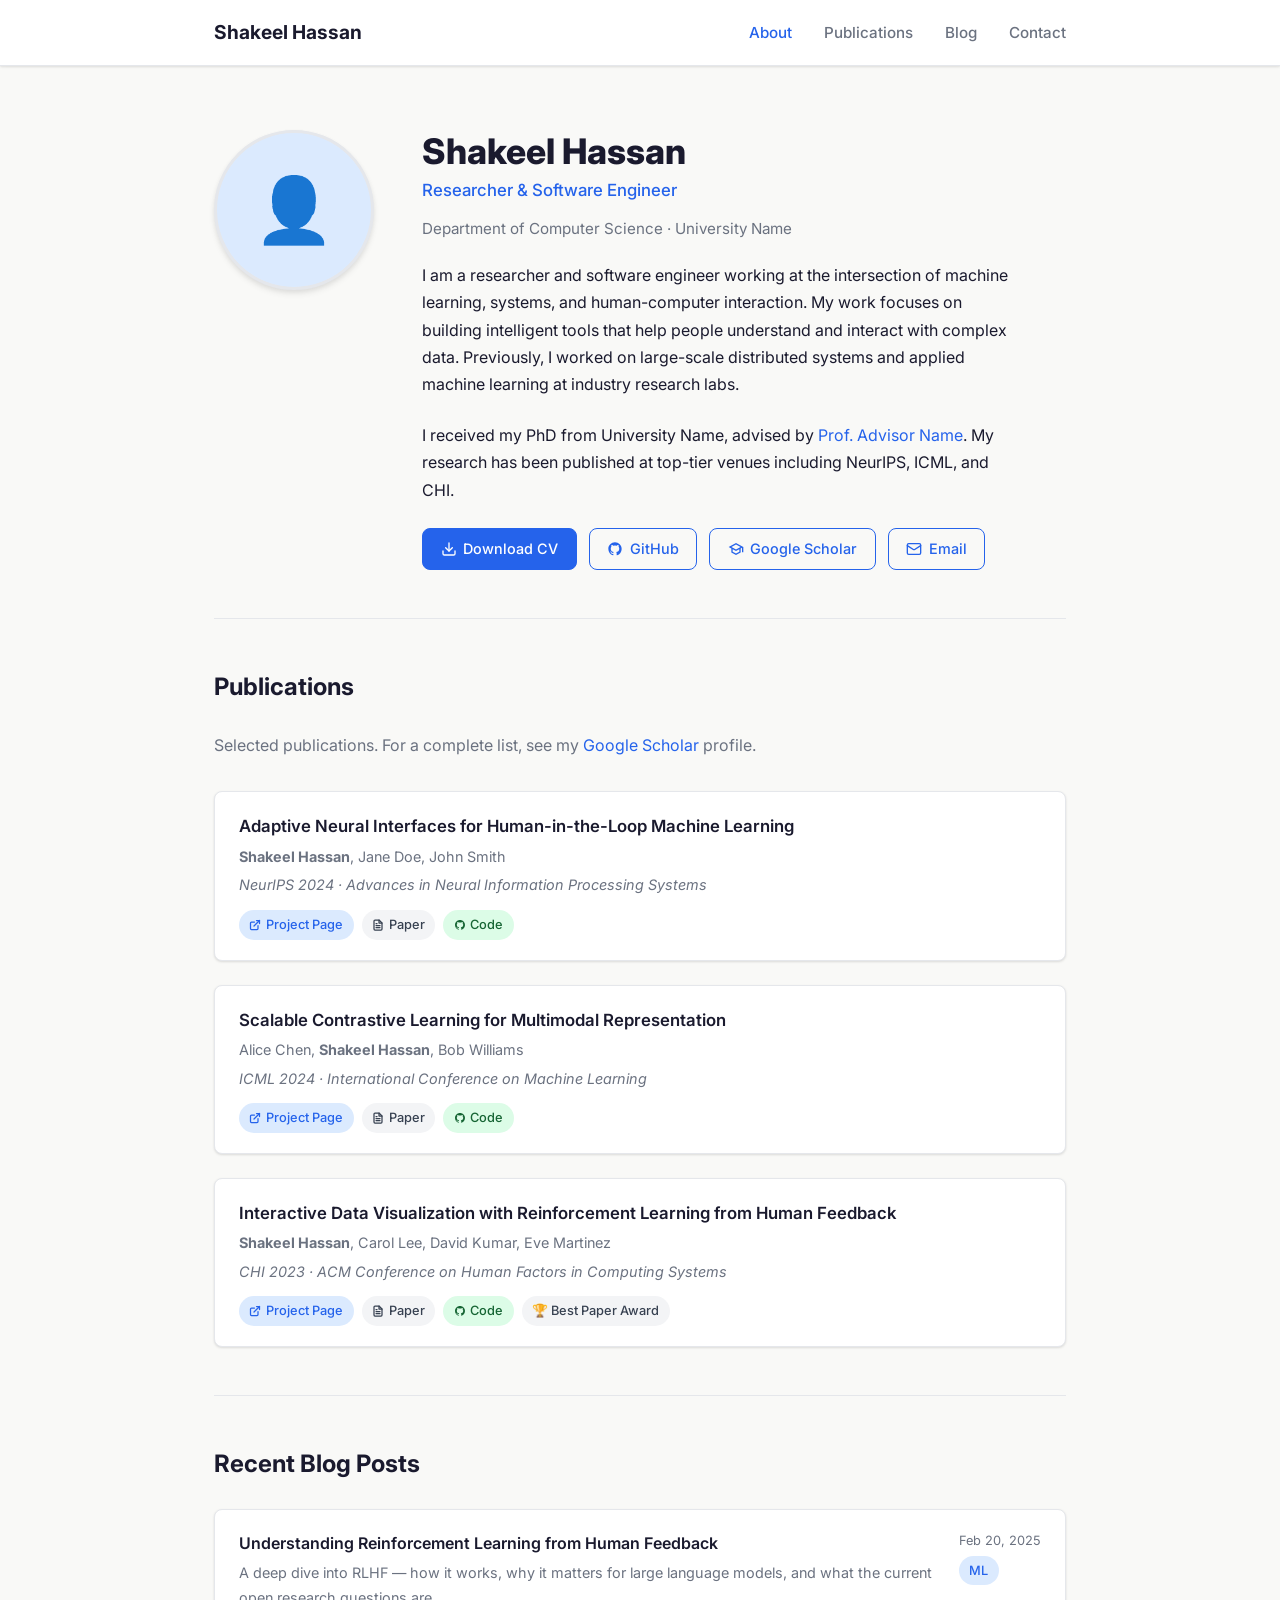
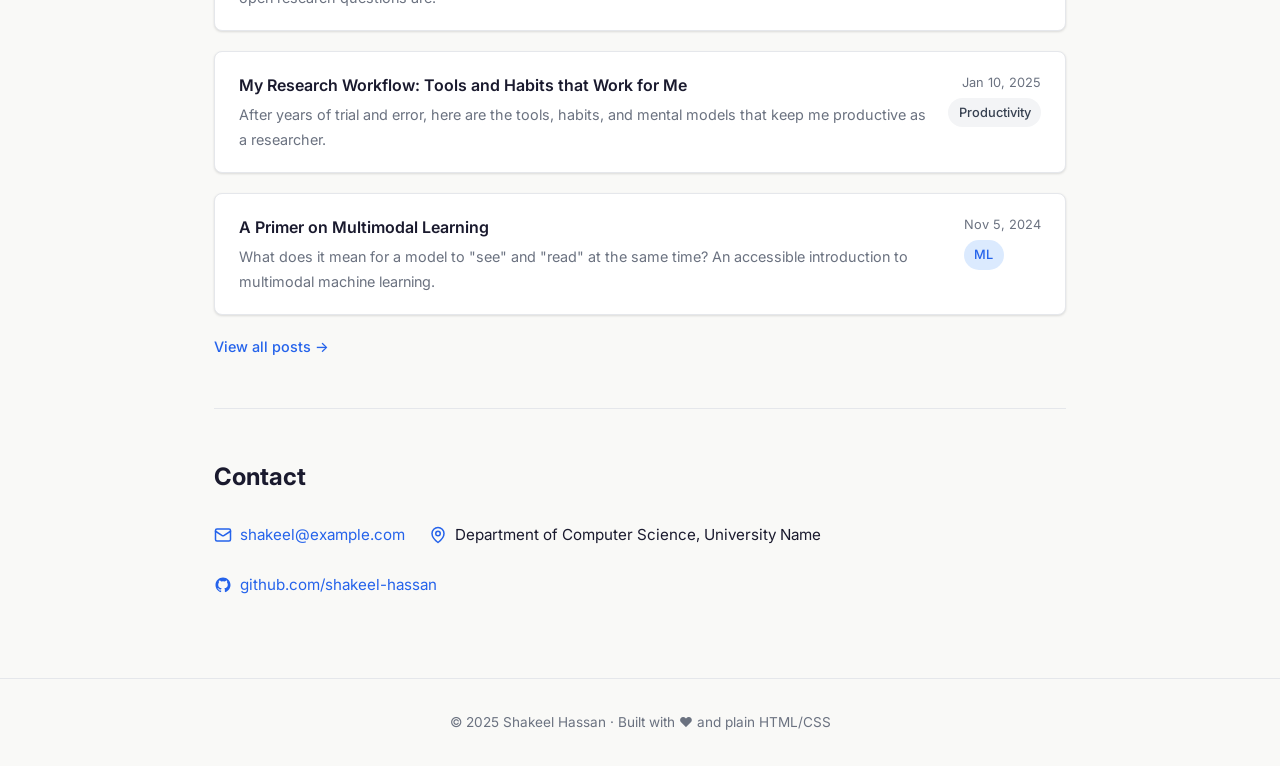
==== index.html @ d0d1fc25 "Add personal website with bio, CV link, publications, and blog Co-authored-by: shakeel-hassan <11519" ====
<!DOCTYPE html>
<html lang="en">
<head>
  <meta charset="UTF-8" />
  <meta name="viewport" content="width=device-width, initial-scale=1.0" />
  <title>Shakeel Hassan</title>
  <meta name="description" content="Personal website of Shakeel Hassan – researcher, engineer, and writer." />
  <link rel="preconnect" href="https://fonts.googleapis.com" />
  <link rel="preconnect" href="https://fonts.gstatic.com" crossorigin />
  <link href="https://fonts.googleapis.com/css2?family=Inter:wght@400;500;600;700;800&display=swap" rel="stylesheet" />
  <link rel="stylesheet" href="css/style.css" />
</head>
<body>

  <!-- ===== Navigation ===== -->
  <header class="site-header">
    <div class="container">
      <a href="index.html" class="site-title">Shakeel Hassan</a>
      <nav>
        <ul class="site-nav">
          <li><a href="#about" class="active">About</a></li>
          <li><a href="#publications">Publications</a></li>
          <li><a href="#blog">Blog</a></li>
          <li><a href="#contact">Contact</a></li>
        </ul>
      </nav>
    </div>
  </header>

  <main>
    <div class="container">

      <!-- ===== Hero / Bio ===== -->
      <section class="hero" id="about">
        <div class="hero-grid">
          <div class="profile-photo-placeholder" aria-hidden="true">👤</div>
          <div>
            <h1 class="hero-name">Shakeel Hassan</h1>
            <p class="hero-title">Researcher &amp; Software Engineer</p>
            <p class="hero-affiliation">Department of Computer Science · University Name</p>
            <p class="hero-bio">
              I am a researcher and software engineer working at the intersection of
              machine learning, systems, and human-computer interaction. My work focuses
              on building intelligent tools that help people understand and interact with
              complex data. Previously, I worked on large-scale distributed systems and
              applied machine learning at industry research labs.
            </p>
            <p class="hero-bio">
              I received my PhD from University Name, advised by
              <a href="#">Prof. Advisor Name</a>. My research has been published at
              top-tier venues including NeurIPS, ICML, and CHI.
            </p>
            <div class="hero-links">
              <a href="assets/cv.pdf" class="btn btn-primary" target="_blank" rel="noopener">
                <!-- download icon -->
                <svg width="16" height="16" viewBox="0 0 24 24" fill="none" stroke="currentColor" stroke-width="2" stroke-linecap="round" stroke-linejoin="round" aria-hidden="true">
                  <path d="M21 15v4a2 2 0 0 1-2 2H5a2 2 0 0 1-2-2v-4"/>
                  <polyline points="7 10 12 15 17 10"/>
                  <line x1="12" y1="15" x2="12" y2="3"/>
                </svg>
                Download CV
              </a>
              <a href="https://github.com/shakeel-hassan" class="btn btn-outline" target="_blank" rel="noopener">
                <svg width="16" height="16" viewBox="0 0 24 24" fill="currentColor" aria-hidden="true">
                  <path d="M12 2C6.477 2 2 6.477 2 12c0 4.418 2.865 8.166 6.839 9.489.5.092.682-.217.682-.482 0-.237-.009-.868-.013-1.703-2.782.604-3.369-1.342-3.369-1.342-.454-1.154-1.11-1.462-1.11-1.462-.908-.62.069-.608.069-.608 1.003.07 1.531 1.03 1.531 1.03.892 1.529 2.341 1.087 2.91.832.092-.647.35-1.088.636-1.338-2.22-.253-4.555-1.11-4.555-4.943 0-1.091.39-1.984 1.029-2.683-.103-.253-.446-1.27.098-2.647 0 0 .84-.269 2.75 1.025A9.578 9.578 0 0 1 12 6.836a9.59 9.59 0 0 1 2.504.337c1.909-1.294 2.747-1.025 2.747-1.025.546 1.377.202 2.394.1 2.647.64.699 1.028 1.592 1.028 2.683 0 3.842-2.339 4.687-4.566 4.935.359.309.678.919.678 1.852 0 1.336-.012 2.415-.012 2.743 0 .267.18.578.688.48C19.138 20.163 22 16.418 22 12c0-5.523-4.477-10-10-10z"/>
                </svg>
                GitHub
              </a>
              <a href="https://scholar.google.com" class="btn btn-outline" target="_blank" rel="noopener">
                <!-- scholar icon -->
                <svg width="16" height="16" viewBox="0 0 24 24" fill="currentColor" aria-hidden="true">
                  <path d="M12 3L1 9l4 2.18v6L12 21l7-3.82v-6l2-1.09V17h2V9L12 3zm6.82 6L12 12.72 5.18 9 12 5.28 18.82 9zM17 15.99l-5 2.73-5-2.73v-3.72L12 15l5-2.73v3.72z"/>
                </svg>
                Google Scholar
              </a>
              <a href="mailto:shakeel@example.com" class="btn btn-outline">
                <svg width="16" height="16" viewBox="0 0 24 24" fill="none" stroke="currentColor" stroke-width="2" stroke-linecap="round" stroke-linejoin="round" aria-hidden="true">
                  <rect x="2" y="4" width="20" height="16" rx="2"/>
                  <path d="m22 7-8.97 5.7a1.94 1.94 0 0 1-2.06 0L2 7"/>
                </svg>
                Email
              </a>
            </div>
          </div>
        </div>
      </section>

      <!-- ===== Publications ===== -->
      <section class="section" id="publications">
        <h2 class="section-title">Publications</h2>
        <p class="section-subtitle">
          Selected publications. For a complete list, see my
          <a href="https://scholar.google.com" target="_blank" rel="noopener">Google Scholar</a> profile.
        </p>

        <div class="publication-list">

          <!-- Publication 1 -->
          <article class="publication-card">
            <p class="pub-title">
              Adaptive Neural Interfaces for Human-in-the-Loop Machine Learning
            </p>
            <p class="pub-authors">
              <strong>Shakeel Hassan</strong>, Jane Doe, John Smith
            </p>
            <p class="pub-venue">
              NeurIPS 2024 · Advances in Neural Information Processing Systems
            </p>
            <div class="pub-links">
              <a href="publications/pub1/index.html" class="tag tag-blue">
                <svg width="12" height="12" viewBox="0 0 24 24" fill="none" stroke="currentColor" stroke-width="2.5" stroke-linecap="round" stroke-linejoin="round" aria-hidden="true"><path d="M18 13v6a2 2 0 0 1-2 2H5a2 2 0 0 1-2-2V8a2 2 0 0 1 2-2h6"/><polyline points="15 3 21 3 21 9"/><line x1="10" y1="14" x2="21" y2="3"/></svg>
                Project Page
              </a>
              <a href="https://arxiv.org/abs/1234.5678" class="tag tag-gray" target="_blank" rel="noopener">
                <svg width="12" height="12" viewBox="0 0 24 24" fill="none" stroke="currentColor" stroke-width="2.5" stroke-linecap="round" stroke-linejoin="round" aria-hidden="true"><path d="M14 2H6a2 2 0 0 0-2 2v16a2 2 0 0 0 2 2h12a2 2 0 0 0 2-2V8z"/><polyline points="14 2 14 8 20 8"/><line x1="16" y1="13" x2="8" y2="13"/><line x1="16" y1="17" x2="8" y2="17"/><polyline points="10 9 9 9 8 9"/></svg>
                Paper
              </a>
              <a href="https://github.com/shakeel-hassan/adaptive-neural-interfaces" class="tag tag-green" target="_blank" rel="noopener">
                <svg width="12" height="12" viewBox="0 0 24 24" fill="currentColor" aria-hidden="true"><path d="M12 2C6.477 2 2 6.477 2 12c0 4.418 2.865 8.166 6.839 9.489.5.092.682-.217.682-.482 0-.237-.009-.868-.013-1.703-2.782.604-3.369-1.342-3.369-1.342-.454-1.154-1.11-1.462-1.11-1.462-.908-.62.069-.608.069-.608 1.003.07 1.531 1.03 1.531 1.03.892 1.529 2.341 1.087 2.91.832.092-.647.35-1.088.636-1.338-2.22-.253-4.555-1.11-4.555-4.943 0-1.091.39-1.984 1.029-2.683-.103-.253-.446-1.27.098-2.647 0 0 .84-.269 2.75 1.025A9.578 9.578 0 0 1 12 6.836a9.59 9.59 0 0 1 2.504.337c1.909-1.294 2.747-1.025 2.747-1.025.546 1.377.202 2.394.1 2.647.64.699 1.028 1.592 1.028 2.683 0 3.842-2.339 4.687-4.566 4.935.359.309.678.919.678 1.852 0 1.336-.012 2.415-.012 2.743 0 .267.18.578.688.48C19.138 20.163 22 16.418 22 12c0-5.523-4.477-10-10-10z"/></svg>
                Code
              </a>
            </div>
          </article>

          <!-- Publication 2 -->
          <article class="publication-card">
            <p class="pub-title">
              Scalable Contrastive Learning for Multimodal Representation
            </p>
            <p class="pub-authors">
              Alice Chen, <strong>Shakeel Hassan</strong>, Bob Williams
            </p>
            <p class="pub-venue">
              ICML 2024 · International Conference on Machine Learning
            </p>
            <div class="pub-links">
              <a href="publications/pub2/index.html" class="tag tag-blue">
                <svg width="12" height="12" viewBox="0 0 24 24" fill="none" stroke="currentColor" stroke-width="2.5" stroke-linecap="round" stroke-linejoin="round" aria-hidden="true"><path d="M18 13v6a2 2 0 0 1-2 2H5a2 2 0 0 1-2-2V8a2 2 0 0 1 2-2h6"/><polyline points="15 3 21 3 21 9"/><line x1="10" y1="14" x2="21" y2="3"/></svg>
                Project Page
              </a>
              <a href="https://arxiv.org/abs/2345.6789" class="tag tag-gray" target="_blank" rel="noopener">
                <svg width="12" height="12" viewBox="0 0 24 24" fill="none" stroke="currentColor" stroke-width="2.5" stroke-linecap="round" stroke-linejoin="round" aria-hidden="true"><path d="M14 2H6a2 2 0 0 0-2 2v16a2 2 0 0 0 2 2h12a2 2 0 0 0 2-2V8z"/><polyline points="14 2 14 8 20 8"/><line x1="16" y1="13" x2="8" y2="13"/><line x1="16" y1="17" x2="8" y2="17"/><polyline points="10 9 9 9 8 9"/></svg>
                Paper
              </a>
              <a href="https://github.com/shakeel-hassan/scalable-contrastive" class="tag tag-green" target="_blank" rel="noopener">
                <svg width="12" height="12" viewBox="0 0 24 24" fill="currentColor" aria-hidden="true"><path d="M12 2C6.477 2 2 6.477 2 12c0 4.418 2.865 8.166 6.839 9.489.5.092.682-.217.682-.482 0-.237-.009-.868-.013-1.703-2.782.604-3.369-1.342-3.369-1.342-.454-1.154-1.11-1.462-1.11-1.462-.908-.62.069-.608.069-.608 1.003.07 1.531 1.03 1.531 1.03.892 1.529 2.341 1.087 2.91.832.092-.647.35-1.088.636-1.338-2.22-.253-4.555-1.11-4.555-4.943 0-1.091.39-1.984 1.029-2.683-.103-.253-.446-1.27.098-2.647 0 0 .84-.269 2.75 1.025A9.578 9.578 0 0 1 12 6.836a9.59 9.59 0 0 1 2.504.337c1.909-1.294 2.747-1.025 2.747-1.025.546 1.377.202 2.394.1 2.647.64.699 1.028 1.592 1.028 2.683 0 3.842-2.339 4.687-4.566 4.935.359.309.678.919.678 1.852 0 1.336-.012 2.415-.012 2.743 0 .267.18.578.688.48C19.138 20.163 22 16.418 22 12c0-5.523-4.477-10-10-10z"/></svg>
                Code
              </a>
            </div>
          </article>

          <!-- Publication 3 -->
          <article class="publication-card">
            <p class="pub-title">
              Interactive Data Visualization with Reinforcement Learning from Human Feedback
            </p>
            <p class="pub-authors">
              <strong>Shakeel Hassan</strong>, Carol Lee, David Kumar, Eve Martinez
            </p>
            <p class="pub-venue">
              CHI 2023 · ACM Conference on Human Factors in Computing Systems
            </p>
            <div class="pub-links">
              <a href="publications/pub3/index.html" class="tag tag-blue">
                <svg width="12" height="12" viewBox="0 0 24 24" fill="none" stroke="currentColor" stroke-width="2.5" stroke-linecap="round" stroke-linejoin="round" aria-hidden="true"><path d="M18 13v6a2 2 0 0 1-2 2H5a2 2 0 0 1-2-2V8a2 2 0 0 1 2-2h6"/><polyline points="15 3 21 3 21 9"/><line x1="10" y1="14" x2="21" y2="3"/></svg>
                Project Page
              </a>
              <a href="https://arxiv.org/abs/3456.7890" class="tag tag-gray" target="_blank" rel="noopener">
                <svg width="12" height="12" viewBox="0 0 24 24" fill="none" stroke="currentColor" stroke-width="2.5" stroke-linecap="round" stroke-linejoin="round" aria-hidden="true"><path d="M14 2H6a2 2 0 0 0-2 2v16a2 2 0 0 0 2 2h12a2 2 0 0 0 2-2V8z"/><polyline points="14 2 14 8 20 8"/><line x1="16" y1="13" x2="8" y2="13"/><line x1="16" y1="17" x2="8" y2="17"/><polyline points="10 9 9 9 8 9"/></svg>
                Paper
              </a>
              <a href="https://github.com/shakeel-hassan/rl-dataviz" class="tag tag-green" target="_blank" rel="noopener">
                <svg width="12" height="12" viewBox="0 0 24 24" fill="currentColor" aria-hidden="true"><path d="M12 2C6.477 2 2 6.477 2 12c0 4.418 2.865 8.166 6.839 9.489.5.092.682-.217.682-.482 0-.237-.009-.868-.013-1.703-2.782.604-3.369-1.342-3.369-1.342-.454-1.154-1.11-1.462-1.11-1.462-.908-.62.069-.608.069-.608 1.003.07 1.531 1.03 1.531 1.03.892 1.529 2.341 1.087 2.91.832.092-.647.35-1.088.636-1.338-2.22-.253-4.555-1.11-4.555-4.943 0-1.091.39-1.984 1.029-2.683-.103-.253-.446-1.27.098-2.647 0 0 .84-.269 2.75 1.025A9.578 9.578 0 0 1 12 6.836a9.59 9.59 0 0 1 2.504.337c1.909-1.294 2.747-1.025 2.747-1.025.546 1.377.202 2.394.1 2.647.64.699 1.028 1.592 1.028 2.683 0 3.842-2.339 4.687-4.566 4.935.359.309.678.919.678 1.852 0 1.336-.012 2.415-.012 2.743 0 .267.18.578.688.48C19.138 20.163 22 16.418 22 12c0-5.523-4.477-10-10-10z"/></svg>
                Code
              </a>
              <a href="https://acm.org/doi/example" class="tag tag-gray" target="_blank" rel="noopener">🏆 Best Paper Award</a>
            </div>
          </article>

        </div>
      </section>

      <!-- ===== Blog ===== -->
      <section class="section" id="blog">
        <h2 class="section-title">Recent Blog Posts</h2>

        <div class="blog-list">

          <article class="blog-card">
            <div>
              <p class="blog-card-title">
                <a href="blog/posts/understanding-rlhf.html">Understanding Reinforcement Learning from Human Feedback</a>
              </p>
              <p class="blog-card-excerpt">
                A deep dive into RLHF — how it works, why it matters for large language models, and what the current open research questions are.
              </p>
            </div>
            <div class="blog-card-meta">
              <span class="blog-card-date">Feb 20, 2025</span>
              <span class="tag tag-blue">ML</span>
            </div>
          </article>

          <article class="blog-card">
            <div>
              <p class="blog-card-title">
                <a href="blog/posts/building-a-research-workflow.html">My Research Workflow: Tools and Habits that Work for Me</a>
              </p>
              <p class="blog-card-excerpt">
                After years of trial and error, here are the tools, habits, and mental models that keep me productive as a researcher.
              </p>
            </div>
            <div class="blog-card-meta">
              <span class="blog-card-date">Jan 10, 2025</span>
              <span class="tag tag-gray">Productivity</span>
            </div>
          </article>

          <article class="blog-card">
            <div>
              <p class="blog-card-title">
                <a href="blog/posts/multimodal-learning-primer.html">A Primer on Multimodal Learning</a>
              </p>
              <p class="blog-card-excerpt">
                What does it mean for a model to "see" and "read" at the same time? An accessible introduction to multimodal machine learning.
              </p>
            </div>
            <div class="blog-card-meta">
              <span class="blog-card-date">Nov 5, 2024</span>
              <span class="tag tag-blue">ML</span>
            </div>
          </article>

        </div>

        <a href="blog/index.html" class="view-all-link">View all posts →</a>
      </section>

      <!-- ===== Contact ===== -->
      <section class="section" id="contact">
        <h2 class="section-title">Contact</h2>
        <div class="contact-grid">
          <div class="contact-item">
            <svg width="18" height="18" viewBox="0 0 24 24" fill="none" stroke="currentColor" stroke-width="2" stroke-linecap="round" stroke-linejoin="round" aria-hidden="true"><rect x="2" y="4" width="20" height="16" rx="2"/><path d="m22 7-8.97 5.7a1.94 1.94 0 0 1-2.06 0L2 7"/></svg>
            <a href="mailto:shakeel@example.com">shakeel@example.com</a>
          </div>
          <div class="contact-item">
            <svg width="18" height="18" viewBox="0 0 24 24" fill="none" stroke="currentColor" stroke-width="2" stroke-linecap="round" stroke-linejoin="round" aria-hidden="true"><path d="M20 10c0 6-8 12-8 12s-8-6-8-12a8 8 0 0 1 16 0Z"/><circle cx="12" cy="10" r="3"/></svg>
            Department of Computer Science, University Name
          </div>
          <div class="contact-item">
            <svg width="18" height="18" viewBox="0 0 24 24" fill="currentColor" aria-hidden="true"><path d="M12 2C6.477 2 2 6.477 2 12c0 4.418 2.865 8.166 6.839 9.489.5.092.682-.217.682-.482 0-.237-.009-.868-.013-1.703-2.782.604-3.369-1.342-3.369-1.342-.454-1.154-1.11-1.462-1.11-1.462-.908-.62.069-.608.069-.608 1.003.07 1.531 1.03 1.531 1.03.892 1.529 2.341 1.087 2.91.832.092-.647.35-1.088.636-1.338-2.22-.253-4.555-1.11-4.555-4.943 0-1.091.39-1.984 1.029-2.683-.103-.253-.446-1.27.098-2.647 0 0 .84-.269 2.75 1.025A9.578 9.578 0 0 1 12 6.836a9.59 9.59 0 0 1 2.504.337c1.909-1.294 2.747-1.025 2.747-1.025.546 1.377.202 2.394.1 2.647.64.699 1.028 1.592 1.028 2.683 0 3.842-2.339 4.687-4.566 4.935.359.309.678.919.678 1.852 0 1.336-.012 2.415-.012 2.743 0 .267.18.578.688.48C19.138 20.163 22 16.418 22 12c0-5.523-4.477-10-10-10z"/></svg>
            <a href="https://github.com/shakeel-hassan" target="_blank" rel="noopener">github.com/shakeel-hassan</a>
          </div>
        </div>
      </section>

    </div><!-- /.container -->
  </main>

  <footer class="site-footer">
    <div class="container">
      <p>© 2025 Shakeel Hassan · Built with ❤️ and plain HTML/CSS</p>
    </div>
  </footer>

</body>
</html>
---- css/style.css ----
/* ============================================================
   Global Reset & Base
   ============================================================ */
*, *::before, *::after {
  box-sizing: border-box;
  margin: 0;
  padding: 0;
}

:root {
  --color-bg: #f9f9f7;
  --color-surface: #ffffff;
  --color-primary: #2563eb;
  --color-primary-dark: #1d4ed8;
  --color-text: #1a1a2e;
  --color-muted: #6b7280;
  --color-border: #e5e7eb;
  --color-accent: #dbeafe;
  --font-sans: 'Inter', system-ui, -apple-system, sans-serif;
  --font-mono: 'Fira Code', 'Courier New', monospace;
  --radius: 0.5rem;
  --shadow: 0 1px 3px rgba(0,0,0,0.08), 0 1px 2px rgba(0,0,0,0.05);
  --shadow-md: 0 4px 6px rgba(0,0,0,0.07), 0 2px 4px rgba(0,0,0,0.05);
  --max-width: 900px;
}

html {
  scroll-behavior: smooth;
}

body {
  font-family: var(--font-sans);
  background: var(--color-bg);
  color: var(--color-text);
  line-height: 1.7;
  font-size: 16px;
}

a {
  color: var(--color-primary);
  text-decoration: none;
}

a:hover {
  color: var(--color-primary-dark);
  text-decoration: underline;
}

img {
  max-width: 100%;
  height: auto;
  display: block;
}

/* ============================================================
   Layout
   ============================================================ */
.container {
  max-width: var(--max-width);
  margin: 0 auto;
  padding: 0 1.5rem;
}

/* ============================================================
   Navigation
   ============================================================ */
.site-header {
  background: var(--color-surface);
  border-bottom: 1px solid var(--color-border);
  position: sticky;
  top: 0;
  z-index: 100;
  box-shadow: var(--shadow);
}

.site-header .container {
  display: flex;
  align-items: center;
  justify-content: space-between;
  padding-top: 1rem;
  padding-bottom: 1rem;
}

.site-title {
  font-size: 1.2rem;
  font-weight: 700;
  color: var(--color-text);
  text-decoration: none;
}

.site-title:hover {
  color: var(--color-primary);
  text-decoration: none;
}

.site-nav {
  display: flex;
  gap: 2rem;
  list-style: none;
}

.site-nav a {
  font-size: 0.95rem;
  font-weight: 500;
  color: var(--color-muted);
  transition: color 0.2s;
}

.site-nav a:hover,
.site-nav a.active {
  color: var(--color-primary);
  text-decoration: none;
}

/* ============================================================
   Hero / Bio
   ============================================================ */
.hero {
  padding: 4rem 0 3rem;
}

.hero-grid {
  display: grid;
  grid-template-columns: 160px 1fr;
  gap: 3rem;
  align-items: start;
}

.profile-photo {
  width: 160px;
  height: 160px;
  border-radius: 50%;
  object-fit: cover;
  border: 3px solid var(--color-border);
  box-shadow: var(--shadow-md);
  background: var(--color-accent);
}

.profile-photo-placeholder {
  width: 160px;
  height: 160px;
  border-radius: 50%;
  background: var(--color-accent);
  border: 3px solid var(--color-border);
  display: flex;
  align-items: center;
  justify-content: center;
  font-size: 4rem;
  box-shadow: var(--shadow-md);
}

.hero-name {
  font-size: 2.2rem;
  font-weight: 800;
  line-height: 1.2;
  margin-bottom: 0.25rem;
}

.hero-title {
  font-size: 1.05rem;
  color: var(--color-primary);
  font-weight: 500;
  margin-bottom: 0.75rem;
}

.hero-affiliation {
  font-size: 0.95rem;
  color: var(--color-muted);
  margin-bottom: 1.25rem;
}

.hero-bio {
  font-size: 1rem;
  color: var(--color-text);
  margin-bottom: 1.5rem;
  max-width: 600px;
}

.hero-links {
  display: flex;
  flex-wrap: wrap;
  gap: 0.75rem;
}

.btn {
  display: inline-flex;
  align-items: center;
  gap: 0.4rem;
  padding: 0.5rem 1.1rem;
  border-radius: var(--radius);
  font-size: 0.9rem;
  font-weight: 500;
  cursor: pointer;
  transition: background 0.2s, color 0.2s, box-shadow 0.2s;
  text-decoration: none;
}

.btn-primary {
  background: var(--color-primary);
  color: #fff;
  border: 1px solid var(--color-primary);
}

.btn-primary:hover {
  background: var(--color-primary-dark);
  color: #fff;
  text-decoration: none;
}

.btn-outline {
  background: transparent;
  color: var(--color-primary);
  border: 1px solid var(--color-primary);
}

.btn-outline:hover {
  background: var(--color-accent);
  color: var(--color-primary-dark);
  text-decoration: none;
}

/* ============================================================
   Sections
   ============================================================ */
.section {
  padding: 3rem 0;
  border-top: 1px solid var(--color-border);
}

.section-title {
  font-size: 1.5rem;
  font-weight: 700;
  margin-bottom: 1.5rem;
  color: var(--color-text);
}

.section-subtitle {
  font-size: 1rem;
  color: var(--color-muted);
  margin-bottom: 2rem;
}

/* ============================================================
   Publications
   ============================================================ */
.publication-list {
  display: flex;
  flex-direction: column;
  gap: 1.5rem;
}

.publication-card {
  background: var(--color-surface);
  border: 1px solid var(--color-border);
  border-radius: var(--radius);
  padding: 1.25rem 1.5rem;
  box-shadow: var(--shadow);
  transition: box-shadow 0.2s;
}

.publication-card:hover {
  box-shadow: var(--shadow-md);
}

.pub-title {
  font-size: 1.05rem;
  font-weight: 600;
  color: var(--color-text);
  margin-bottom: 0.25rem;
}

.pub-authors {
  font-size: 0.9rem;
  color: var(--color-muted);
  margin-bottom: 0.25rem;
}

.pub-venue {
  font-size: 0.9rem;
  font-style: italic;
  color: var(--color-muted);
  margin-bottom: 0.75rem;
}

.pub-links {
  display: flex;
  flex-wrap: wrap;
  gap: 0.5rem;
}

.tag {
  display: inline-flex;
  align-items: center;
  gap: 0.3rem;
  padding: 0.25rem 0.65rem;
  border-radius: 999px;
  font-size: 0.8rem;
  font-weight: 500;
  text-decoration: none;
  transition: background 0.2s, color 0.2s;
}

.tag-blue {
  background: var(--color-accent);
  color: var(--color-primary);
}

.tag-blue:hover {
  background: var(--color-primary);
  color: #fff;
  text-decoration: none;
}

.tag-gray {
  background: #f3f4f6;
  color: #374151;
}

.tag-gray:hover {
  background: #e5e7eb;
  color: #111;
  text-decoration: none;
}

.tag-green {
  background: #dcfce7;
  color: #166534;
}

.tag-green:hover {
  background: #16a34a;
  color: #fff;
  text-decoration: none;
}

/* ============================================================
   Blog
   ============================================================ */
.blog-list {
  display: flex;
  flex-direction: column;
  gap: 1.25rem;
}

.blog-card {
  background: var(--color-surface);
  border: 1px solid var(--color-border);
  border-radius: var(--radius);
  padding: 1.25rem 1.5rem;
  box-shadow: var(--shadow);
  display: flex;
  justify-content: space-between;
  align-items: flex-start;
  gap: 1rem;
  transition: box-shadow 0.2s;
}

.blog-card:hover {
  box-shadow: var(--shadow-md);
}

.blog-card-title {
  font-size: 1rem;
  font-weight: 600;
  color: var(--color-text);
  margin-bottom: 0.25rem;
}

.blog-card-title a {
  color: inherit;
}

.blog-card-title a:hover {
  color: var(--color-primary);
  text-decoration: none;
}

.blog-card-excerpt {
  font-size: 0.9rem;
  color: var(--color-muted);
}

.blog-card-meta {
  font-size: 0.8rem;
  color: var(--color-muted);
  white-space: nowrap;
  flex-shrink: 0;
}

.blog-card-date {
  display: block;
  text-align: right;
  margin-bottom: 0.25rem;
}

.view-all-link {
  margin-top: 1.25rem;
  display: inline-block;
  font-size: 0.9rem;
  font-weight: 500;
}

/* ============================================================
   Contact
   ============================================================ */
.contact-grid {
  display: flex;
  flex-wrap: wrap;
  gap: 1.5rem;
}

.contact-item {
  display: flex;
  align-items: center;
  gap: 0.5rem;
  font-size: 0.95rem;
  color: var(--color-text);
}

.contact-item svg {
  color: var(--color-primary);
  flex-shrink: 0;
}

/* ============================================================
   Footer
   ============================================================ */
.site-footer {
  border-top: 1px solid var(--color-border);
  padding: 2rem 0;
  margin-top: 2rem;
  text-align: center;
  font-size: 0.85rem;
  color: var(--color-muted);
}

/* ============================================================
   Publication / Blog Page
   ============================================================ */
.page-header {
  padding: 3rem 0 2rem;
}

.page-header h1 {
  font-size: 2rem;
  font-weight: 800;
  margin-bottom: 0.5rem;
}

.page-header .meta {
  color: var(--color-muted);
  font-size: 0.95rem;
}

.page-content {
  padding: 0 0 3rem;
}

.prose {
  max-width: 720px;
}

.prose h2 {
  font-size: 1.3rem;
  font-weight: 700;
  margin: 2rem 0 0.75rem;
}

.prose h3 {
  font-size: 1.1rem;
  font-weight: 600;
  margin: 1.5rem 0 0.5rem;
}

.prose p {
  margin-bottom: 1rem;
  line-height: 1.8;
}

.prose ul, .prose ol {
  margin: 0.75rem 0 1rem 1.5rem;
}

.prose li {
  margin-bottom: 0.4rem;
}

.prose pre {
  background: #1e293b;
  color: #e2e8f0;
  padding: 1rem 1.25rem;
  border-radius: var(--radius);
  overflow-x: auto;
  font-family: var(--font-mono);
  font-size: 0.875rem;
  margin: 1.25rem 0;
}

.prose code {
  font-family: var(--font-mono);
  font-size: 0.875em;
  background: #f1f5f9;
  padding: 0.1em 0.35em;
  border-radius: 0.25rem;
}

.prose pre code {
  background: none;
  padding: 0;
  font-size: inherit;
}

.prose blockquote {
  border-left: 4px solid var(--color-primary);
  padding-left: 1rem;
  color: var(--color-muted);
  margin: 1.25rem 0;
  font-style: italic;
}

.pub-abstract {
  background: var(--color-accent);
  border-left: 4px solid var(--color-primary);
  padding: 1rem 1.25rem;
  border-radius: 0 var(--radius) var(--radius) 0;
  margin: 1.5rem 0;
  font-size: 0.95rem;
  line-height: 1.75;
}

.pub-meta-grid {
  display: grid;
  grid-template-columns: auto 1fr;
  gap: 0.4rem 1rem;
  margin-bottom: 1.5rem;
  font-size: 0.95rem;
}

.pub-meta-grid dt {
  font-weight: 600;
  color: var(--color-muted);
}

/* ============================================================
   Blog index
   ============================================================ */
.blog-page-list {
  display: flex;
  flex-direction: column;
  gap: 1.5rem;
  padding-bottom: 3rem;
}

.blog-page-card {
  background: var(--color-surface);
  border: 1px solid var(--color-border);
  border-radius: var(--radius);
  padding: 1.5rem;
  box-shadow: var(--shadow);
  transition: box-shadow 0.2s;
}

.blog-page-card:hover {
  box-shadow: var(--shadow-md);
}

.blog-page-card h2 {
  font-size: 1.15rem;
  font-weight: 700;
  margin-bottom: 0.3rem;
}

.blog-page-card h2 a {
  color: var(--color-text);
}

.blog-page-card h2 a:hover {
  color: var(--color-primary);
  text-decoration: none;
}

.blog-page-card .meta {
  font-size: 0.85rem;
  color: var(--color-muted);
  margin-bottom: 0.75rem;
}

.blog-page-card .excerpt {
  font-size: 0.95rem;
  color: var(--color-text);
  line-height: 1.7;
}

/* ============================================================
   Back link
   ============================================================ */
.back-link {
  display: inline-flex;
  align-items: center;
  gap: 0.3rem;
  font-size: 0.9rem;
  color: var(--color-muted);
  margin-bottom: 1.5rem;
  margin-top: 1.5rem;
}

.back-link:hover {
  color: var(--color-primary);
  text-decoration: none;
}

/* ============================================================
   Responsive
   ============================================================ */
@media (max-width: 640px) {
  .hero-grid {
    grid-template-columns: 1fr;
    gap: 1.5rem;
  }

  .profile-photo,
  .profile-photo-placeholder {
    width: 120px;
    height: 120px;
    font-size: 3rem;
  }

  .hero-name {
    font-size: 1.7rem;
  }

  .site-header .container {
    flex-direction: column;
    gap: 0.75rem;
    align-items: flex-start;
  }

  .site-nav {
    gap: 1.25rem;
  }

  .blog-card {
    flex-direction: column;
  }

  .blog-card-meta {
    align-self: flex-end;
  }
}
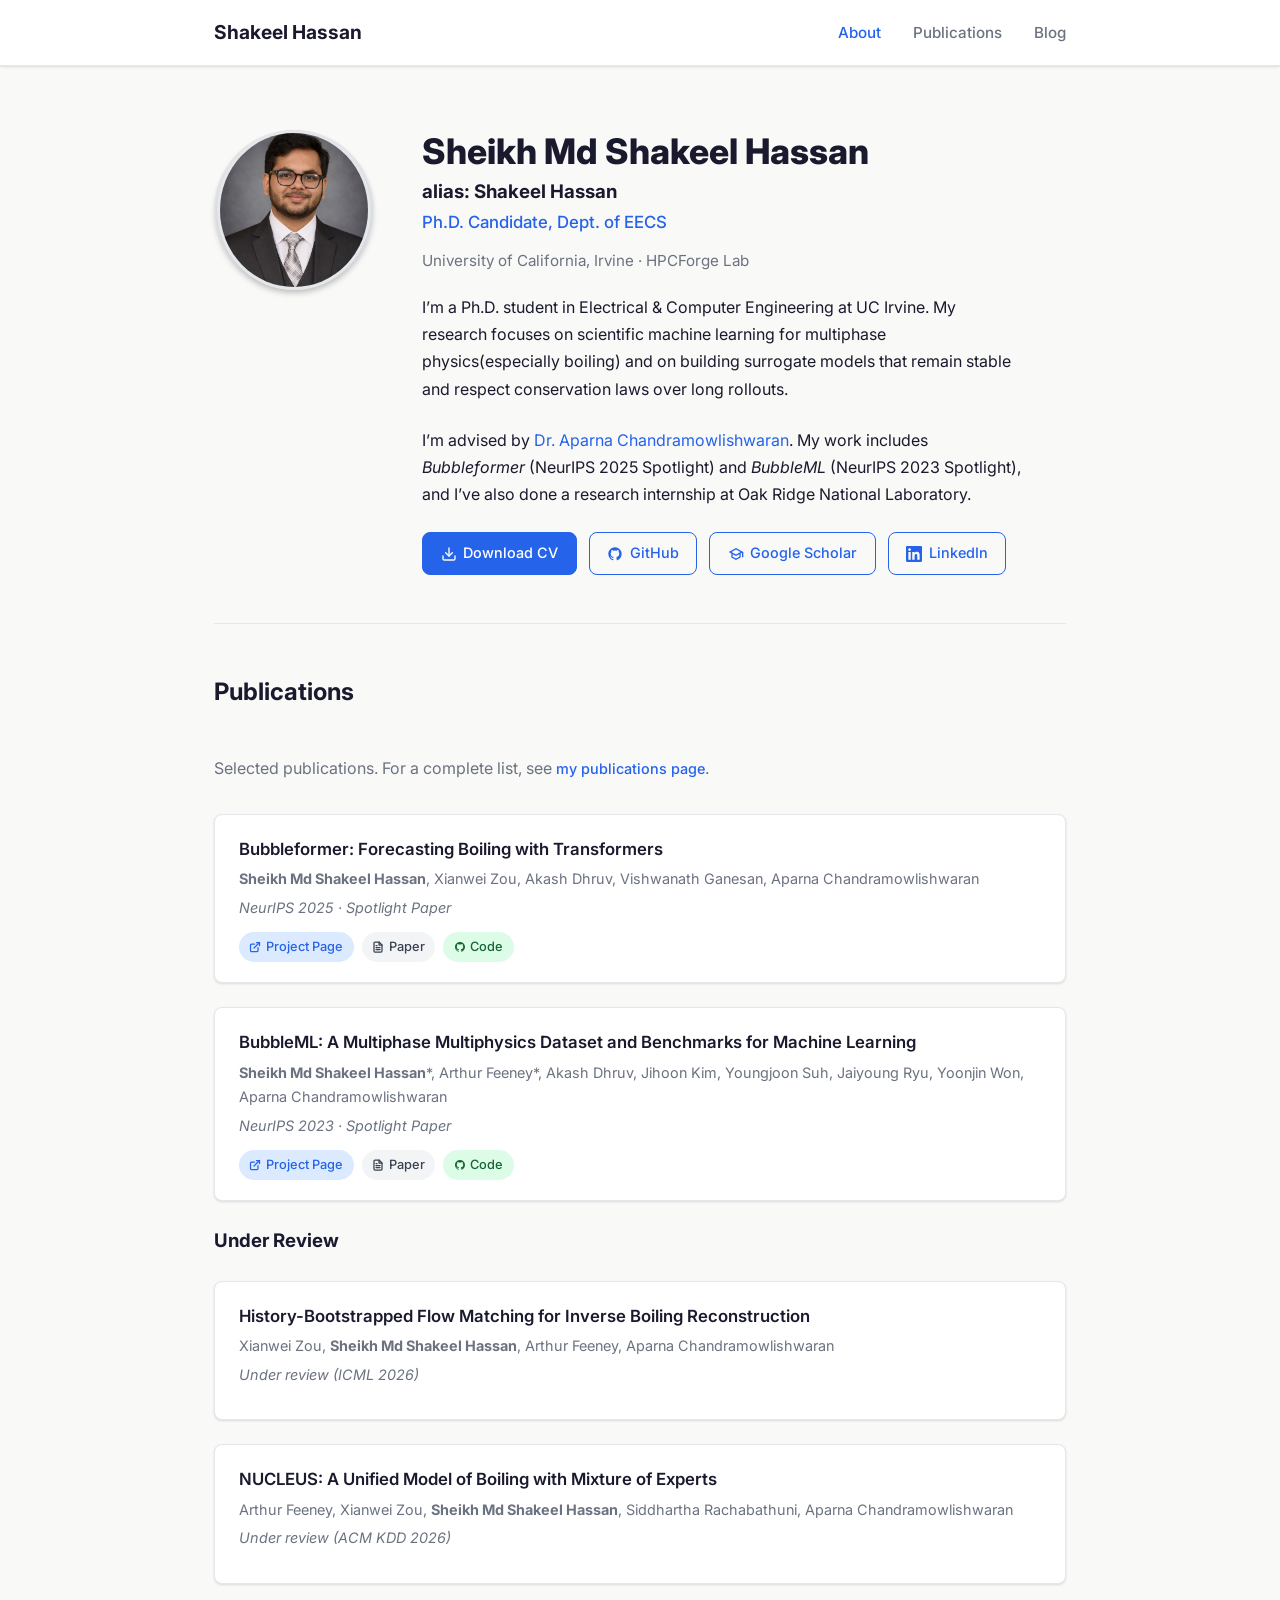
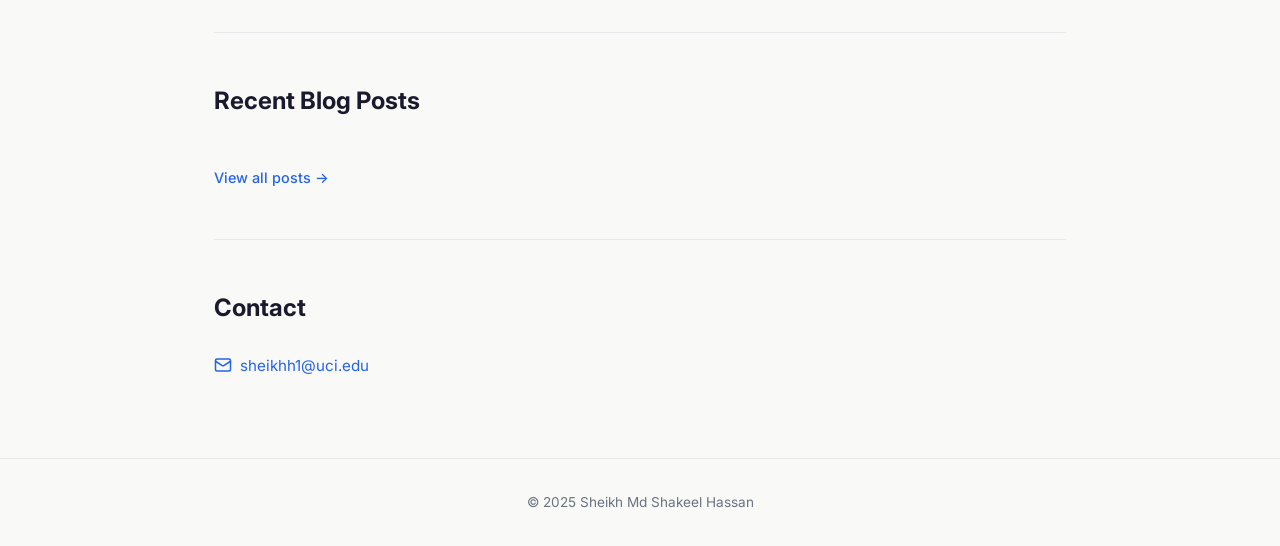
==== commit c5e7b22a: "Make changes to placeholders for first draft" ====
--- a/index.html
+++ b/index.html
@@ -19,9 +19,8 @@
       <nav>
         <ul class="site-nav">
           <li><a href="#about" class="active">About</a></li>
-          <li><a href="#publications">Publications</a></li>
-          <li><a href="#blog">Blog</a></li>
-          <li><a href="#contact">Contact</a></li>
+          <li><a href="publications/index.html">Publications</a></li>
+          <li><a href="blog/index.html">Blog</a></li>
         </ul>
       </nav>
     </div>
@@ -33,22 +32,22 @@
       <!-- ===== Hero / Bio ===== -->
       <section class="hero" id="about">
         <div class="hero-grid">
-          <div class="profile-photo-placeholder" aria-hidden="true">👤</div>
+          <div class="profile-photo-placeholder" aria-hidden="true">
+            <img src="assets/profile.png" alt="Photo of Shakeel Hassan" class="profile-photo" />
+          </div>
           <div>
-            <h1 class="hero-name">Shakeel Hassan</h1>
-            <p class="hero-title">Researcher &amp; Software Engineer</p>
-            <p class="hero-affiliation">Department of Computer Science · University Name</p>
+            <h1 class="hero-name">Sheikh Md Shakeel Hassan</h1>
+            <h3>alias: Shakeel Hassan</h3>
+            <p class="hero-title">Ph.D. Candidate, Dept. of EECS</p>
+            <p class="hero-affiliation">University of California, Irvine · HPCForge Lab</p>
             <p class="hero-bio">
-              I am a researcher and software engineer working at the intersection of
-              machine learning, systems, and human-computer interaction. My work focuses
-              on building intelligent tools that help people understand and interact with
-              complex data. Previously, I worked on large-scale distributed systems and
-              applied machine learning at industry research labs.
+              I’m a Ph.D. student in Electrical & Computer Engineering at UC Irvine. 
+              My research focuses on scientific machine learning for multiphase physics(especially boiling) and on building surrogate models that remain stable and respect conservation laws over long rollouts.
             </p>
             <p class="hero-bio">
-              I received my PhD from University Name, advised by
-              <a href="#">Prof. Advisor Name</a>. My research has been published at
-              top-tier venues including NeurIPS, ICML, and CHI.
+              I’m advised by <a href="https://engineering.uci.edu/users/aparna-chandramowlishwaran" target="_blank" rel="noopener">Dr. Aparna Chandramowlishwaran</a>.
+              My work includes <em>Bubbleformer</em> (NeurIPS 2025 Spotlight) and <em>BubbleML</em> (NeurIPS 2023 Spotlight),
+              and I’ve also done a research internship at Oak Ridge National Laboratory.
             </p>
             <div class="hero-links">
               <a href="assets/cv.pdf" class="btn btn-primary" target="_blank" rel="noopener">
@@ -66,19 +65,18 @@
                 </svg>
                 GitHub
               </a>
-              <a href="https://scholar.google.com" class="btn btn-outline" target="_blank" rel="noopener">
+              <a href="https://tinyurl.com/shakeelscholar" class="btn btn-outline" target="_blank" rel="noopener">
                 <!-- scholar icon -->
                 <svg width="16" height="16" viewBox="0 0 24 24" fill="currentColor" aria-hidden="true">
                   <path d="M12 3L1 9l4 2.18v6L12 21l7-3.82v-6l2-1.09V17h2V9L12 3zm6.82 6L12 12.72 5.18 9 12 5.28 18.82 9zM17 15.99l-5 2.73-5-2.73v-3.72L12 15l5-2.73v3.72z"/>
                 </svg>
                 Google Scholar
               </a>
-              <a href="mailto:shakeel@example.com" class="btn btn-outline">
-                <svg width="16" height="16" viewBox="0 0 24 24" fill="none" stroke="currentColor" stroke-width="2" stroke-linecap="round" stroke-linejoin="round" aria-hidden="true">
-                  <rect x="2" y="4" width="20" height="16" rx="2"/>
-                  <path d="m22 7-8.97 5.7a1.94 1.94 0 0 1-2.06 0L2 7"/>
-                </svg>
-                Email
+              <a href="https://www.linkedin.com/in/smdshakeelhassan/" class="btn btn-outline" target="_blank" rel="noopener">
+                <svg width="16" height="16" viewBox="0 0 24 24" fill="currentColor" aria-hidden="true">
+                  <path d="M20.447 20.452h-3.554v-5.569c0-1.328-.027-3.037-1.852-3.037-1.853 0-2.136 1.445-2.136 2.939v5.667H9.351V9h3.414v1.561h.046c.477-.9 1.637-1.85 3.37-1.85 3.601 0 4.267 2.37 4.267 5.455v6.286zM5.337 7.433c-1.144 0-2.063-.926-2.063-2.065 0-1.138.92-2.063 2.063-2.063 1.14 0 2.064.925 2.064 2.063 0 1.139-.925 2.065-2.064 2.065zm1.782 13.019H3.555V9h3.564v11.452zM22.225 0H1.771C.792 0 0 .774 0 1.729v20.542C0 23.227.792 24 1.771 24h20.451C23.2 24 24 23.227 24 22.271V1.729C24 .774 23.2 0 22.222 0h.003z"/>
+                </svg>
+                LinkedIn
               </a>
             </div>
           </div>
@@ -89,33 +87,28 @@
       <section class="section" id="publications">
         <h2 class="section-title">Publications</h2>
         <p class="section-subtitle">
-          Selected publications. For a complete list, see my
-          <a href="https://scholar.google.com" target="_blank" rel="noopener">Google Scholar</a> profile.
+          Selected publications. For a complete list, see <a href="publications/index.html" class="view-all-link">my publications page</a>.
         </p>
 
         <div class="publication-list">
 
           <!-- Publication 1 -->
           <article class="publication-card">
-            <p class="pub-title">
-              Adaptive Neural Interfaces for Human-in-the-Loop Machine Learning
-            </p>
+            <p class="pub-title">Bubbleformer: Forecasting Boiling with Transformers</p>
             <p class="pub-authors">
-              <strong>Shakeel Hassan</strong>, Jane Doe, John Smith
-            </p>
-            <p class="pub-venue">
-              NeurIPS 2024 · Advances in Neural Information Processing Systems
-            </p>
+              <strong>Sheikh Md Shakeel Hassan</strong>, Xianwei Zou, Akash Dhruv, Vishwanath Ganesan, Aparna Chandramowlishwaran
+            </p>
+            <p class="pub-venue">NeurIPS 2025 · Spotlight Paper</p>
             <div class="pub-links">
-              <a href="publications/pub1/index.html" class="tag tag-blue">
+              <a href="https://hpcforge.github.io/Bubbleformer/" class="tag tag-blue">
                 <svg width="12" height="12" viewBox="0 0 24 24" fill="none" stroke="currentColor" stroke-width="2.5" stroke-linecap="round" stroke-linejoin="round" aria-hidden="true"><path d="M18 13v6a2 2 0 0 1-2 2H5a2 2 0 0 1-2-2V8a2 2 0 0 1 2-2h6"/><polyline points="15 3 21 3 21 9"/><line x1="10" y1="14" x2="21" y2="3"/></svg>
                 Project Page
               </a>
-              <a href="https://arxiv.org/abs/1234.5678" class="tag tag-gray" target="_blank" rel="noopener">
+              <a href="https://arxiv.org/pdf/2507.21244" class="tag tag-gray" target="_blank" rel="noopener">
                 <svg width="12" height="12" viewBox="0 0 24 24" fill="none" stroke="currentColor" stroke-width="2.5" stroke-linecap="round" stroke-linejoin="round" aria-hidden="true"><path d="M14 2H6a2 2 0 0 0-2 2v16a2 2 0 0 0 2 2h12a2 2 0 0 0 2-2V8z"/><polyline points="14 2 14 8 20 8"/><line x1="16" y1="13" x2="8" y2="13"/><line x1="16" y1="17" x2="8" y2="17"/><polyline points="10 9 9 9 8 9"/></svg>
                 Paper
               </a>
-              <a href="https://github.com/shakeel-hassan/adaptive-neural-interfaces" class="tag tag-green" target="_blank" rel="noopener">
+              <a href="https://github.com/HPCForge/bubbleformer/tree/main" class="tag tag-green" target="_blank" rel="noopener">
                 <svg width="12" height="12" viewBox="0 0 24 24" fill="currentColor" aria-hidden="true"><path d="M12 2C6.477 2 2 6.477 2 12c0 4.418 2.865 8.166 6.839 9.489.5.092.682-.217.682-.482 0-.237-.009-.868-.013-1.703-2.782.604-3.369-1.342-3.369-1.342-.454-1.154-1.11-1.462-1.11-1.462-.908-.62.069-.608.069-.608 1.003.07 1.531 1.03 1.531 1.03.892 1.529 2.341 1.087 2.91.832.092-.647.35-1.088.636-1.338-2.22-.253-4.555-1.11-4.555-4.943 0-1.091.39-1.984 1.029-2.683-.103-.253-.446-1.27.098-2.647 0 0 .84-.269 2.75 1.025A9.578 9.578 0 0 1 12 6.836a9.59 9.59 0 0 1 2.504.337c1.909-1.294 2.747-1.025 2.747-1.025.546 1.377.202 2.394.1 2.647.64.699 1.028 1.592 1.028 2.683 0 3.842-2.339 4.687-4.566 4.935.359.309.678.919.678 1.852 0 1.336-.012 2.415-.012 2.743 0 .267.18.578.688.48C19.138 20.163 22 16.418 22 12c0-5.523-4.477-10-10-10z"/></svg>
                 Code
               </a>
@@ -125,24 +118,24 @@
           <!-- Publication 2 -->
           <article class="publication-card">
             <p class="pub-title">
-              Scalable Contrastive Learning for Multimodal Representation
+              BubbleML: A Multiphase Multiphysics Dataset and Benchmarks for Machine Learning
             </p>
             <p class="pub-authors">
-              Alice Chen, <strong>Shakeel Hassan</strong>, Bob Williams
+              <strong>Sheikh Md Shakeel Hassan</strong>*, Arthur Feeney*, Akash Dhruv, Jihoon Kim, Youngjoon Suh, Jaiyoung Ryu, Yoonjin Won, Aparna Chandramowlishwaran
             </p>
             <p class="pub-venue">
-              ICML 2024 · International Conference on Machine Learning
+              NeurIPS 2023 · Spotlight Paper
             </p>
             <div class="pub-links">
-              <a href="publications/pub2/index.html" class="tag tag-blue">
+              <a href="https://hpcforge.github.io/BubbleML/" class="tag tag-blue">
                 <svg width="12" height="12" viewBox="0 0 24 24" fill="none" stroke="currentColor" stroke-width="2.5" stroke-linecap="round" stroke-linejoin="round" aria-hidden="true"><path d="M18 13v6a2 2 0 0 1-2 2H5a2 2 0 0 1-2-2V8a2 2 0 0 1 2-2h6"/><polyline points="15 3 21 3 21 9"/><line x1="10" y1="14" x2="21" y2="3"/></svg>
                 Project Page
               </a>
-              <a href="https://arxiv.org/abs/2345.6789" class="tag tag-gray" target="_blank" rel="noopener">
+              <a href="https://proceedings.neurips.cc/paper_files/paper/2023/file/01726ae05d72ddba3ac784a5944fa1ef-Paper-Datasets_and_Benchmarks.pdf" class="tag tag-gray" target="_blank" rel="noopener">
                 <svg width="12" height="12" viewBox="0 0 24 24" fill="none" stroke="currentColor" stroke-width="2.5" stroke-linecap="round" stroke-linejoin="round" aria-hidden="true"><path d="M14 2H6a2 2 0 0 0-2 2v16a2 2 0 0 0 2 2h12a2 2 0 0 0 2-2V8z"/><polyline points="14 2 14 8 20 8"/><line x1="16" y1="13" x2="8" y2="13"/><line x1="16" y1="17" x2="8" y2="17"/><polyline points="10 9 9 9 8 9"/></svg>
                 Paper
               </a>
-              <a href="https://github.com/shakeel-hassan/scalable-contrastive" class="tag tag-green" target="_blank" rel="noopener">
+              <a href="https://github.com/HPCForge/BubbleML" class="tag tag-green" target="_blank" rel="noopener">
                 <svg width="12" height="12" viewBox="0 0 24 24" fill="currentColor" aria-hidden="true"><path d="M12 2C6.477 2 2 6.477 2 12c0 4.418 2.865 8.166 6.839 9.489.5.092.682-.217.682-.482 0-.237-.009-.868-.013-1.703-2.782.604-3.369-1.342-3.369-1.342-.454-1.154-1.11-1.462-1.11-1.462-.908-.62.069-.608.069-.608 1.003.07 1.531 1.03 1.531 1.03.892 1.529 2.341 1.087 2.91.832.092-.647.35-1.088.636-1.338-2.22-.253-4.555-1.11-4.555-4.943 0-1.091.39-1.984 1.029-2.683-.103-.253-.446-1.27.098-2.647 0 0 .84-.269 2.75 1.025A9.578 9.578 0 0 1 12 6.836a9.59 9.59 0 0 1 2.504.337c1.909-1.294 2.747-1.025 2.747-1.025.546 1.377.202 2.394.1 2.647.64.699 1.028 1.592 1.028 2.683 0 3.842-2.339 4.687-4.566 4.935.359.309.678.919.678 1.852 0 1.336-.012 2.415-.012 2.743 0 .267.18.578.688.48C19.138 20.163 22 16.418 22 12c0-5.523-4.477-10-10-10z"/></svg>
                 Code
               </a>
@@ -150,32 +143,21 @@
           </article>
 
           <!-- Publication 3 -->
-          <article class="publication-card">
-            <p class="pub-title">
-              Interactive Data Visualization with Reinforcement Learning from Human Feedback
-            </p>
-            <p class="pub-authors">
-              <strong>Shakeel Hassan</strong>, Carol Lee, David Kumar, Eve Martinez
-            </p>
-            <p class="pub-venue">
-              CHI 2023 · ACM Conference on Human Factors in Computing Systems
-            </p>
-            <div class="pub-links">
-              <a href="publications/pub3/index.html" class="tag tag-blue">
-                <svg width="12" height="12" viewBox="0 0 24 24" fill="none" stroke="currentColor" stroke-width="2.5" stroke-linecap="round" stroke-linejoin="round" aria-hidden="true"><path d="M18 13v6a2 2 0 0 1-2 2H5a2 2 0 0 1-2-2V8a2 2 0 0 1 2-2h6"/><polyline points="15 3 21 3 21 9"/><line x1="10" y1="14" x2="21" y2="3"/></svg>
-                Project Page
-              </a>
-              <a href="https://arxiv.org/abs/3456.7890" class="tag tag-gray" target="_blank" rel="noopener">
-                <svg width="12" height="12" viewBox="0 0 24 24" fill="none" stroke="currentColor" stroke-width="2.5" stroke-linecap="round" stroke-linejoin="round" aria-hidden="true"><path d="M14 2H6a2 2 0 0 0-2 2v16a2 2 0 0 0 2 2h12a2 2 0 0 0 2-2V8z"/><polyline points="14 2 14 8 20 8"/><line x1="16" y1="13" x2="8" y2="13"/><line x1="16" y1="17" x2="8" y2="17"/><polyline points="10 9 9 9 8 9"/></svg>
-                Paper
-              </a>
-              <a href="https://github.com/shakeel-hassan/rl-dataviz" class="tag tag-green" target="_blank" rel="noopener">
-                <svg width="12" height="12" viewBox="0 0 24 24" fill="currentColor" aria-hidden="true"><path d="M12 2C6.477 2 2 6.477 2 12c0 4.418 2.865 8.166 6.839 9.489.5.092.682-.217.682-.482 0-.237-.009-.868-.013-1.703-2.782.604-3.369-1.342-3.369-1.342-.454-1.154-1.11-1.462-1.11-1.462-.908-.62.069-.608.069-.608 1.003.07 1.531 1.03 1.531 1.03.892 1.529 2.341 1.087 2.91.832.092-.647.35-1.088.636-1.338-2.22-.253-4.555-1.11-4.555-4.943 0-1.091.39-1.984 1.029-2.683-.103-.253-.446-1.27.098-2.647 0 0 .84-.269 2.75 1.025A9.578 9.578 0 0 1 12 6.836a9.59 9.59 0 0 1 2.504.337c1.909-1.294 2.747-1.025 2.747-1.025.546 1.377.202 2.394.1 2.647.64.699 1.028 1.592 1.028 2.683 0 3.842-2.339 4.687-4.566 4.935.359.309.678.919.678 1.852 0 1.336-.012 2.415-.012 2.743 0 .267.18.578.688.48C19.138 20.163 22 16.418 22 12c0-5.523-4.477-10-10-10z"/></svg>
-                Code
-              </a>
-              <a href="https://acm.org/doi/example" class="tag tag-gray" target="_blank" rel="noopener">🏆 Best Paper Award</a>
-            </div>
-          </article>
+          <h3 class="section-mini-title">Under Review</h3>
+
+            <article class="publication-card">
+              <p class="pub-title">History-Bootstrapped Flow Matching for Inverse Boiling Reconstruction</p>
+              <p class="pub-authors">Xianwei Zou, <strong>Sheikh Md Shakeel Hassan</strong>, Arthur Feeney, Aparna Chandramowlishwaran</p>
+              <p class="pub-venue">Under review (ICML 2026)</p>
+            </article>
+
+            <article class="publication-card">
+              <p class="pub-title">NUCLEUS: A Unified Model of Boiling with Mixture of Experts</p>
+              <p class="pub-authors">
+                Arthur Feeney, Xianwei Zou, <strong>Sheikh Md Shakeel Hassan</strong>, Siddhartha Rachabathuni, Aparna Chandramowlishwaran
+              </p>
+              <p class="pub-venue">Under review (ACM KDD 2026)</p>
+            </article>
 
         </div>
       </section>
@@ -184,7 +166,7 @@
       <section class="section" id="blog">
         <h2 class="section-title">Recent Blog Posts</h2>
 
-        <div class="blog-list">
+        <!-- <div class="blog-list">
 
           <article class="blog-card">
             <div>
@@ -231,7 +213,7 @@
             </div>
           </article>
 
-        </div>
+        </div> -->
 
         <a href="blog/index.html" class="view-all-link">View all posts →</a>
       </section>
@@ -242,17 +224,8 @@
         <div class="contact-grid">
           <div class="contact-item">
             <svg width="18" height="18" viewBox="0 0 24 24" fill="none" stroke="currentColor" stroke-width="2" stroke-linecap="round" stroke-linejoin="round" aria-hidden="true"><rect x="2" y="4" width="20" height="16" rx="2"/><path d="m22 7-8.97 5.7a1.94 1.94 0 0 1-2.06 0L2 7"/></svg>
-            <a href="mailto:shakeel@example.com">shakeel@example.com</a>
+            <a href="mailto:sheikhh1@uci.edu">sheikhh1@uci.edu</a>
           </div>
-          <div class="contact-item">
-            <svg width="18" height="18" viewBox="0 0 24 24" fill="none" stroke="currentColor" stroke-width="2" stroke-linecap="round" stroke-linejoin="round" aria-hidden="true"><path d="M20 10c0 6-8 12-8 12s-8-6-8-12a8 8 0 0 1 16 0Z"/><circle cx="12" cy="10" r="3"/></svg>
-            Department of Computer Science, University Name
-          </div>
-          <div class="contact-item">
-            <svg width="18" height="18" viewBox="0 0 24 24" fill="currentColor" aria-hidden="true"><path d="M12 2C6.477 2 2 6.477 2 12c0 4.418 2.865 8.166 6.839 9.489.5.092.682-.217.682-.482 0-.237-.009-.868-.013-1.703-2.782.604-3.369-1.342-3.369-1.342-.454-1.154-1.11-1.462-1.11-1.462-.908-.62.069-.608.069-.608 1.003.07 1.531 1.03 1.531 1.03.892 1.529 2.341 1.087 2.91.832.092-.647.35-1.088.636-1.338-2.22-.253-4.555-1.11-4.555-4.943 0-1.091.39-1.984 1.029-2.683-.103-.253-.446-1.27.098-2.647 0 0 .84-.269 2.75 1.025A9.578 9.578 0 0 1 12 6.836a9.59 9.59 0 0 1 2.504.337c1.909-1.294 2.747-1.025 2.747-1.025.546 1.377.202 2.394.1 2.647.64.699 1.028 1.592 1.028 2.683 0 3.842-2.339 4.687-4.566 4.935.359.309.678.919.678 1.852 0 1.336-.012 2.415-.012 2.743 0 .267.18.578.688.48C19.138 20.163 22 16.418 22 12c0-5.523-4.477-10-10-10z"/></svg>
-            <a href="https://github.com/shakeel-hassan" target="_blank" rel="noopener">github.com/shakeel-hassan</a>
-          </div>
-        </div>
       </section>
 
     </div><!-- /.container -->
@@ -260,7 +233,7 @@
 
   <footer class="site-footer">
     <div class="container">
-      <p>© 2025 Shakeel Hassan · Built with ❤️ and plain HTML/CSS</p>
+      <p>© 2025 Sheikh Md Shakeel Hassan</p>
     </div>
   </footer>
 
--- a/css/style.css
+++ b/css/style.css
@@ -592,6 +592,70 @@
 }
 
 /* ============================================================
+   Publications index layout
+   ============================================================ */
+.publications-layout {
+  display: grid;
+  grid-template-columns: minmax(0, 1fr) 180px;
+  gap: 2rem;
+  align-items: start;
+  padding-bottom: 3rem;
+}
+
+.publications-main {
+  min-width: 0;
+}
+
+.publication-year-group {
+  scroll-margin-top: 6rem;
+  margin-bottom: 2rem;
+}
+
+.publication-year-group:last-child {
+  margin-bottom: 0;
+}
+
+.publication-year-heading {
+  font-size: 1.35rem;
+  font-weight: 700;
+  margin-bottom: 1rem;
+  color: var(--color-text);
+}
+
+.publication-timeline {
+  position: sticky;
+  top: 5.5rem;
+}
+
+.publication-timeline-title {
+  font-size: 0.8rem;
+  text-transform: uppercase;
+  letter-spacing: 0.08em;
+  color: var(--color-muted);
+  margin-bottom: 0.7rem;
+}
+
+.publication-timeline-list {
+  list-style: none;
+  border-left: 2px solid var(--color-border);
+  padding-left: 0.8rem;
+  display: flex;
+  flex-direction: column;
+  gap: 0.55rem;
+}
+
+.publication-timeline-list a {
+  color: var(--color-muted);
+  font-weight: 600;
+  font-size: 0.92rem;
+}
+
+.publication-timeline-list a:hover {
+  color: var(--color-primary);
+  text-decoration: none;
+}
+
+/* ============================================================
    Back link
    ============================================================ */
 .back-link {
@@ -647,3 +711,24 @@
     align-self: flex-end;
   }
 }
+
+@media (max-width: 900px) {
+  .publications-layout {
+    grid-template-columns: 1fr;
+    gap: 1.25rem;
+  }
+
+  .publication-timeline {
+    position: static;
+  }
+
+  .publication-timeline-list {
+    border-left: 0;
+    border-top: 2px solid var(--color-border);
+    padding-left: 0;
+    padding-top: 0.75rem;
+    flex-direction: row;
+    flex-wrap: wrap;
+    gap: 0.75rem 1rem;
+  }
+}
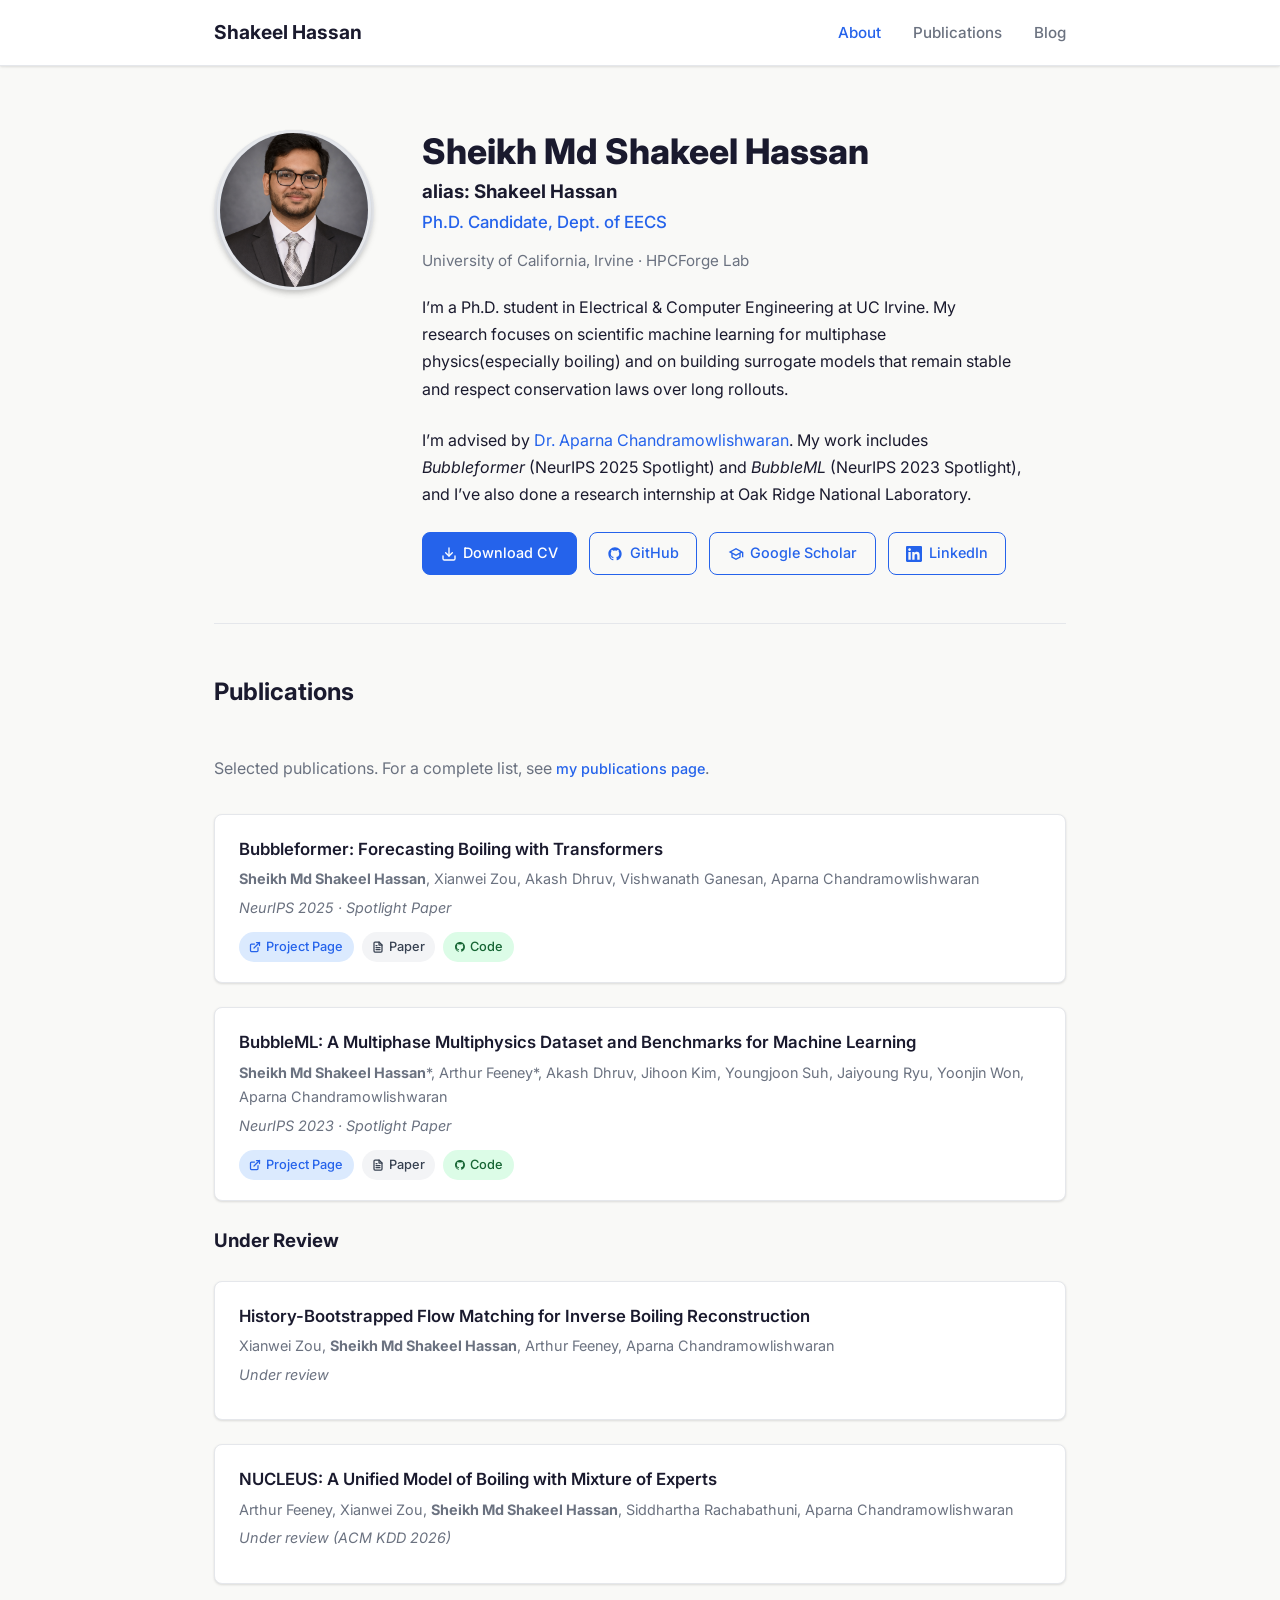
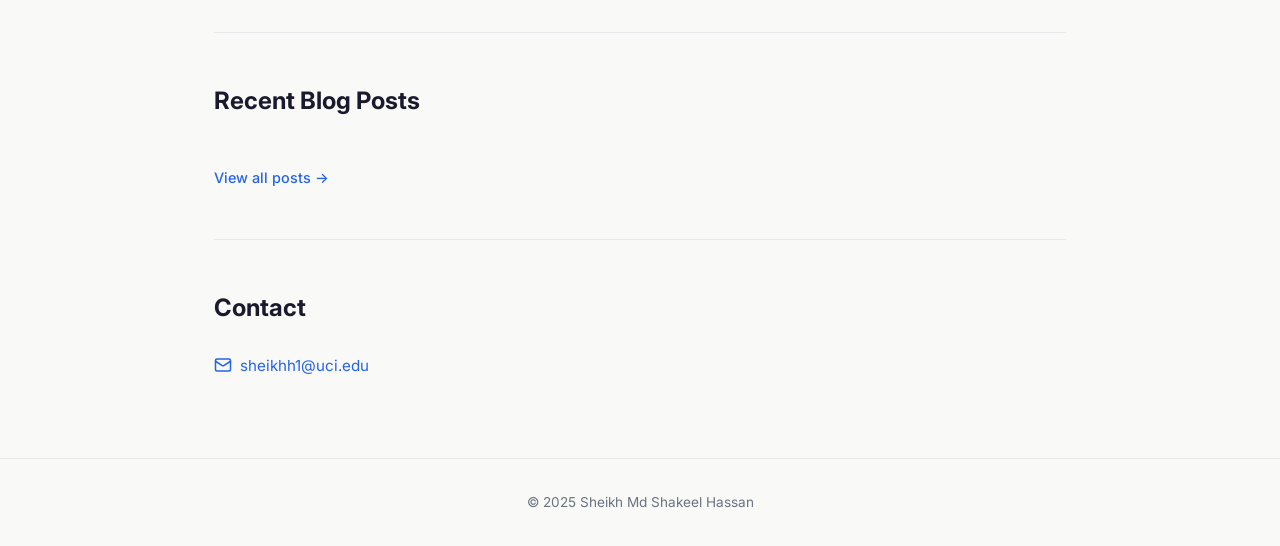
==== commit 8f8ea59d: "fix" ====
--- a/index.html
+++ b/index.html
@@ -148,7 +148,7 @@
             <article class="publication-card">
               <p class="pub-title">History-Bootstrapped Flow Matching for Inverse Boiling Reconstruction</p>
               <p class="pub-authors">Xianwei Zou, <strong>Sheikh Md Shakeel Hassan</strong>, Arthur Feeney, Aparna Chandramowlishwaran</p>
-              <p class="pub-venue">Under review (ICML 2026)</p>
+              <p class="pub-venue">Under review</p>
             </article>
 
             <article class="publication-card">
